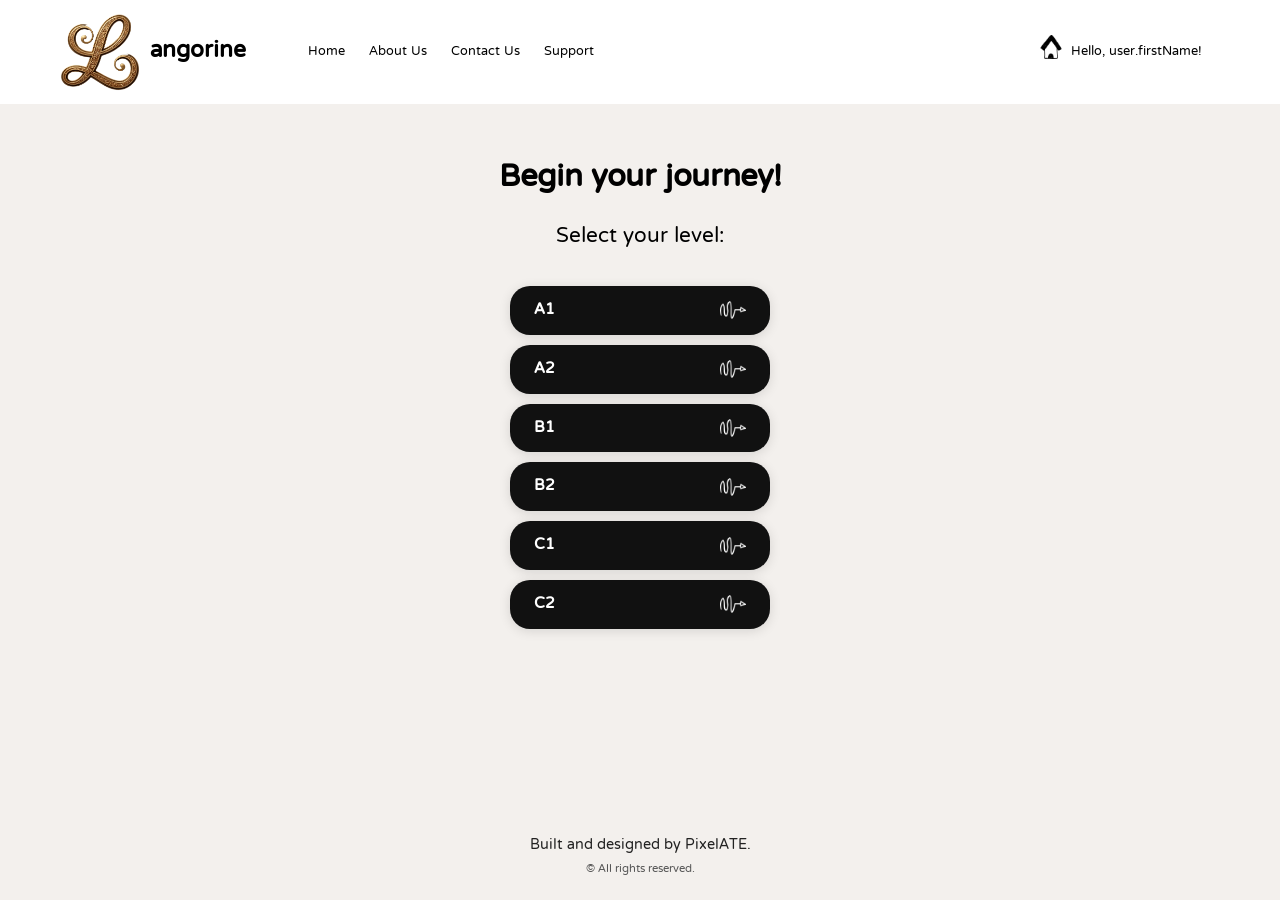
==== A1.html @ 2b92b89e "Added FAQ page" ====
<!--
Group 37
Date: March 16, 2026
Team Finaly Delivery - French self-learning Platform
-->

<!DOCTYPE html>
<html lang="en">

<head>
    <meta charset="UTF-8">
    <meta name="viewport" content="width=device-width, initial-scale=1.0">
    <title>Langorine</title>
    <link rel="stylesheet" href="css/levelStyle.css">
    <link href="https://fonts.googleapis.com/css2?family=NTR&display=swap" rel="stylesheet">
    <link rel="icon" type="image/png" href="images/icon.png">
    <script src="js/script.js"></script>
</head>

<body>
    <nav>
        <div class="nav-container">

            <button class="hamburger" id="hamburger" aria-expanded="false">☰</button>
            <div class="nav-left">
                <div class="nav-brand"> <img src="images/icon.png" alt="Langorine" class="nav-brand-icon"> angorine
                </div>
                <ul class="nav-menu">
                    <li><a href="index.html">Home</a></li>
                    <li>About Us</li>
                    <li>Contact Us</li>
                    <li>Support</li>
                    <li class="nav-login mobile-login"> <img src="images/home.png" alt="User" class="nav-icon">Hello,
                        user.firstName!</li>
                </ul>
            </div>
            <ul class="nav-right">
                <li class="nav-login"> <img src="images/home.png" alt="User" class="nav-icon">Hello, user.firstName!
                </li>
            </ul>

        </div>
    </nav>

    <section class="main-title reveal">
        <div class="huge-text">Begin your journey!</div>
        <div class="select-level-label">Select your level:</div>
        <div class="level-options">
            <a href="A1.html">
                <div class="level-option">A1 <span class="level-arrow"><img src="images/curved-right-arrow.png"
                            alt="Curved Right Arrow"></span></div>
            </a>
            <a href="A2.html">
                <div class="level-option">A2 <span class="level-arrow"><img src="images/curved-right-arrow.png"
                            alt="Curved Right Arrow"></span></div>
            </a>
            <a href="B1.html">
                <div class="level-option">B1 <span class="level-arrow"><img src="images/curved-right-arrow.png"
                            alt="Curved Right Arrow"></span></div>
            </a>
            <a href="B2.html">
                <div class="level-option">B2 <span class="level-arrow"><img src="images/curved-right-arrow.png"
                            alt="Curved Right Arrow"></span></div>
            </a>
            <a href="C1.html">
                <div class="level-option">C1 <span class="level-arrow"><img src="images/curved-right-arrow.png"
                            alt="Curved Right Arrow"></span></div>
            </a>
            <a href="C2.html">
                <div class="level-option">C2 <span class="level-arrow"><img src="images/curved-right-arrow.png"
                            alt="Curved Right Arrow"></span></div>
            </a>
        </div>
    </section>

    <footer class="site-footer">
        <div class="footer-builder">Built and designed by PixelATE.</div>
        <div class="footer-rights">&copy; All rights reserved.</div>
    </footer>

</body>

</html>
---- css/levelStyle.css ----
/*
Group 37
Date: March 16, 2026
Team Finaly Delivery - French self-learning Platform
*/

* {
    box-sizing: border-box;
}

html,
body {
    font-family: 'NTR', sans-serif;
    background-color: #f3f0ed;
    margin: 0;
    padding: 0;
    overflow-x: hidden;
    line-height: 1.5;
    width: 100%;
    max-width: 100%;
    overflow-x: hidden;
    min-height: 100vh;
}

body {
    display: flex;
    flex-direction: column;
}

a {
    text-decoration: none;
    color: inherit;
}

.main-title {
    display: flex;
    flex-direction: column;
    align-items: center;
    justify-content: center;
    padding-top: 120px;
}

.huge-text {
    display: flex;
    justify-content: center;
    align-items: center;
    text-align: center;
    font-size: clamp(24px, 3vw, 50px);
    font-weight: 600;
    padding-top: 30px;
}

.select-level-label {
    display: flex;
    justify-content: center;
    align-items: center;
    text-align: center;
    font-size: clamp(20px, 2vw, 30px);
    margin-top: 10px;
}

.level-options {
    display: flex;
    flex-direction: column;
    gap: 10px;
    margin-top: 30px;
    margin-bottom: 60px;
    align-items: center;
}

.level-option {
    background: #111;
    color: #fff;
    border-radius: 20px;
    padding: 10px 24px;
    font-size: clamp(16px, 1.5vw, 24px);
    font-weight: 600;
    min-width: 260px;
    max-width: 340px;
    display: flex;
    justify-content: space-between;
    align-items: center;
    box-shadow: 0 2px 12px rgba(0,0,0,0.12);
    cursor: pointer;
    transition: background 0.2s;
}

.level-option:hover {
    background: #222;
}

.level-arrow {
    display: flex;
    align-items: center;
    margin-left: 10px;
}

.level-arrow img {
    width: 26px;
    height: 26px;
}

nav {
    background: #fff;
    padding: 12px 0;
    position: fixed;
    top: 0;
    left: 0;
    width: 100%;
    z-index: 1000;
}

nav ul {
    margin: 0;
    padding: 0;
    list-style: none;
}

.nav-container {
    display: flex;
    justify-content: space-between;
    align-items: center;
    max-width: 1200px;
    margin: 0 auto;
    padding: 0 20px;
}

.nav-left {
    display: flex;
    align-items: center;
    gap: 30px;
}

.nav-menu {
    display: flex;
    gap: 24px;
}

.nav-right {
    display: flex;
    align-items: center;
}

.nav-brand {
    margin-right: 32px;
    font-size: 28px;
    font-weight: bold;
    display: flex;
    align-items: center;
}

.nav-brand-icon {
    height: 80px;
    width: 80px;
    margin-right: 10px;
}

.nav-login {
    color: #000;
    border-radius: 6px;
    padding: 8px 18px;
    font-size: 16px;
    display: flex;
    align-items: center;
    gap: 8px;
}

.nav-icon {
    height: 24px;
    width: 24px;
    display: block;
    transform: translateY(-5px);
}

.hamburger {
    display: none;
    font-size: 28px;
    background: none;
    border: none;
    cursor: pointer;
}

.mobile-login {
    display: none;
}

.site-footer {
    padding: 30px 0 20px 0;
    text-align: center;
    font-size: 16px;
    color: #222;
    margin-top: auto;
}

.footer-builder {
    font-size: 18px;
    font-weight: 500;
}

.footer-rights {
    font-size: 14px;
    color: #555;
}

@media (max-width: 1024px) and (min-width: 701px) {

    .nav-brand {
        font-size: 22px;
        margin-right: 18px;
    }

    .nav-brand-icon {
        width: 55px;
        height: 55px;
    }

}

@media (max-width: 700px) {

    .main-title {
        padding-top: 100px;
    }

    .nav-container {
        position: relative;
        display: flex;
        justify-content: center;
        align-items: center;
        width: 100%;
        padding: 12px 20px;
    }

    .hamburger {
        display: block;
        position: absolute;
        left: 20px;
        top: 50%;
        transform: translateY(-50%);
        color: black;
    }

    .nav-brand {
        position: absolute;
        left: 50%;
        top: 50%;
        transform: translate(-50%, -50%);
        font-size: 24px;
    }

    .nav-brand-icon {
        width: 40px;
        height: 40px;
    }

    .nav-menu {
        position: absolute;
        top: 100%;
        left: 0;
        width: 100%;
        background: #fff;
        flex-direction: column;
        align-items: center;
        gap: 18px;
        max-height: 0;
        overflow: hidden;
        transition: max-height 0.4s ease;
    }

    .nav-menu.active {
        max-height: 400px;
    }

    .nav-right {
        display: none;
    }

    .nav-login {
        padding: 8px 48px;
        min-width: 260px;
    }

    .mobile-login {
        display: flex;
    }

}
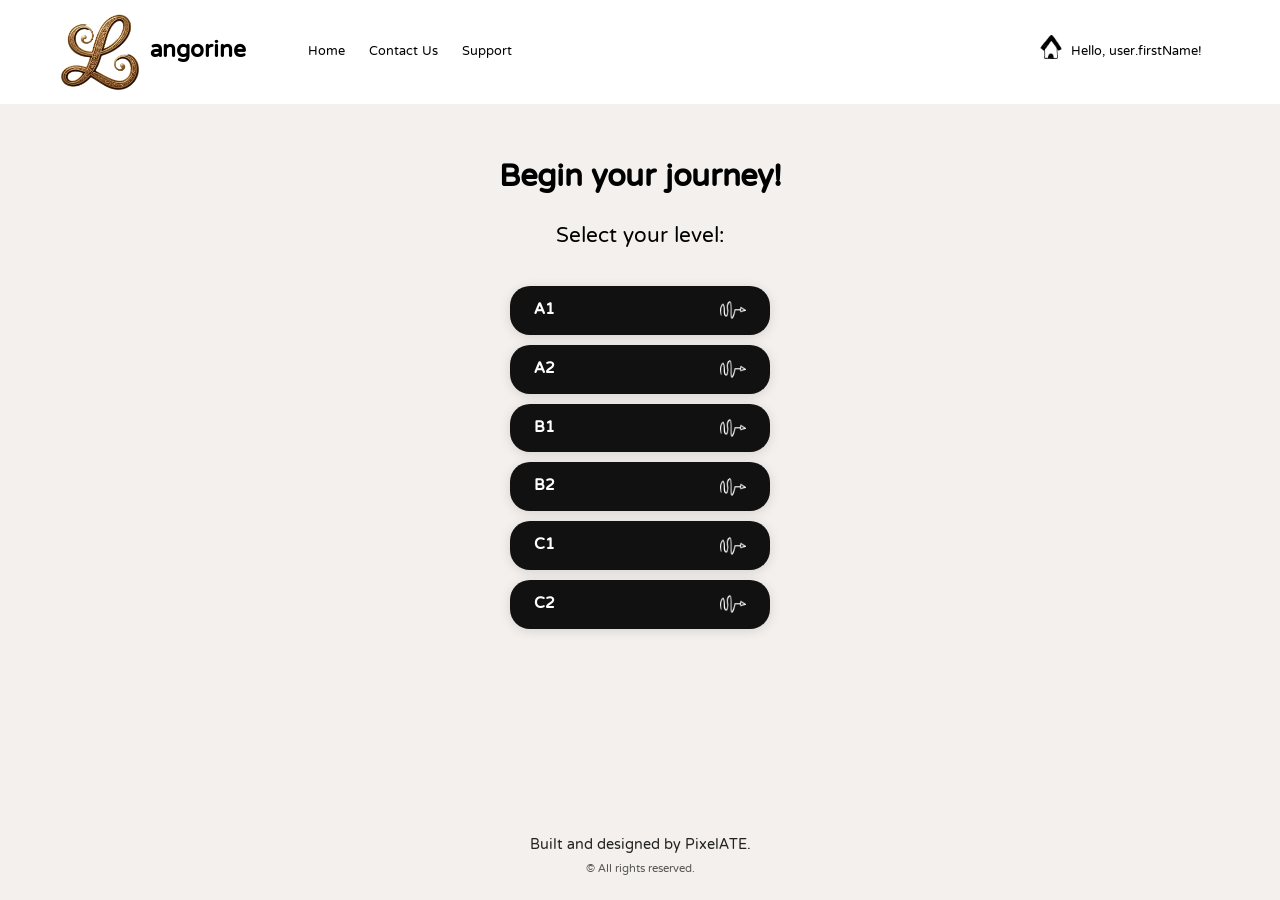
==== commit 7143cfb8: "Added the Contact Us page" ====
--- a/A1.html
+++ b/A1.html
@@ -27,7 +27,6 @@
                 </div>
                 <ul class="nav-menu">
                     <li><a href="index.html">Home</a></li>
-                    <li>About Us</li>
                     <li>Contact Us</li>
                     <li>Support</li>
                     <li class="nav-login mobile-login"> <img src="images/home.png" alt="User" class="nav-icon">Hello,
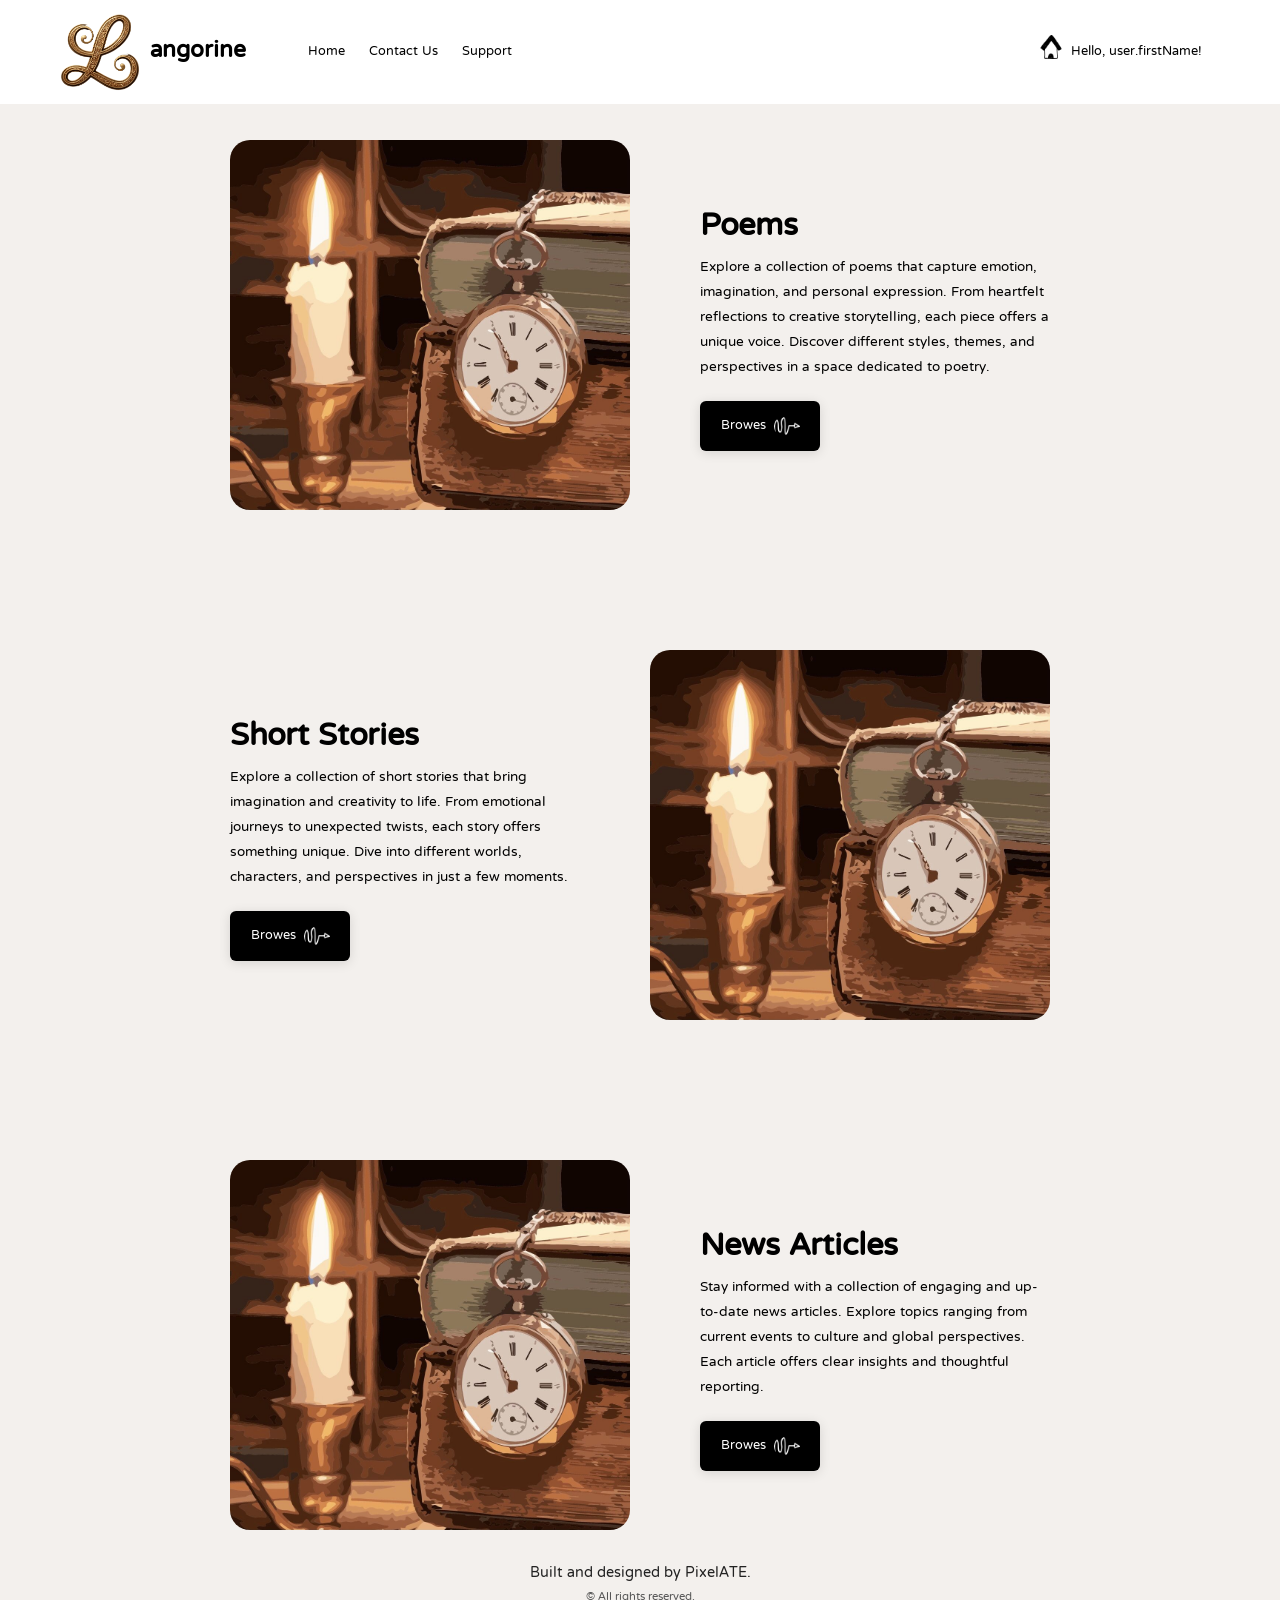
==== commit 171091fa: "Added initial draft of levels page" ====
--- a/A1.html
+++ b/A1.html
@@ -13,7 +13,7 @@
     <title>Langorine</title>
     <link rel="stylesheet" href="css/levelStyle.css">
     <link href="https://fonts.googleapis.com/css2?family=NTR&display=swap" rel="stylesheet">
-    <link rel="icon" type="image/png" href="images/icon.png">
+    <link rel="icon" type="image/png" href="images/icons/icon.png">
     <script src="js/script.js"></script>
 </head>
 
@@ -23,52 +23,69 @@
 
             <button class="hamburger" id="hamburger" aria-expanded="false">☰</button>
             <div class="nav-left">
-                <div class="nav-brand"> <img src="images/icon.png" alt="Langorine" class="nav-brand-icon"> angorine
+                <div class="nav-brand"> <img src="images/icons/icon.png" alt="Langorine" class="nav-brand-icon">
+                    angorine
                 </div>
                 <ul class="nav-menu">
                     <li><a href="index.html">Home</a></li>
-                    <li>Contact Us</li>
-                    <li>Support</li>
-                    <li class="nav-login mobile-login"> <img src="images/home.png" alt="User" class="nav-icon">Hello,
+                    <li><a href="contact.html">Contact Us</a></li>
+                    <li><a href="support.html">Support</a></li>
+                    <li class="nav-login mobile-login"> <img src="images/icons/home.png" alt="User"
+                            class="nav-icon">Hello,
                         user.firstName!</li>
                 </ul>
             </div>
             <ul class="nav-right">
-                <li class="nav-login"> <img src="images/home.png" alt="User" class="nav-icon">Hello, user.firstName!
+                <li class="nav-login"> <img src="images/icons/home.png" alt="User" class="nav-icon">Hello,
+                    user.firstName!
                 </li>
             </ul>
-
         </div>
     </nav>
 
-    <section class="main-title reveal">
-        <div class="huge-text">Begin your journey!</div>
-        <div class="select-level-label">Select your level:</div>
-        <div class="level-options">
-            <a href="A1.html">
-                <div class="level-option">A1 <span class="level-arrow"><img src="images/curved-right-arrow.png"
-                            alt="Curved Right Arrow"></span></div>
-            </a>
-            <a href="A2.html">
-                <div class="level-option">A2 <span class="level-arrow"><img src="images/curved-right-arrow.png"
-                            alt="Curved Right Arrow"></span></div>
-            </a>
-            <a href="B1.html">
-                <div class="level-option">B1 <span class="level-arrow"><img src="images/curved-right-arrow.png"
-                            alt="Curved Right Arrow"></span></div>
-            </a>
-            <a href="B2.html">
-                <div class="level-option">B2 <span class="level-arrow"><img src="images/curved-right-arrow.png"
-                            alt="Curved Right Arrow"></span></div>
-            </a>
-            <a href="C1.html">
-                <div class="level-option">C1 <span class="level-arrow"><img src="images/curved-right-arrow.png"
-                            alt="Curved Right Arrow"></span></div>
-            </a>
-            <a href="C2.html">
-                <div class="level-option">C2 <span class="level-arrow"><img src="images/curved-right-arrow.png"
-                            alt="Curved Right Arrow"></span></div>
-            </a>
+    <section class="horiz-section">
+        <div class="horiz-container">
+            <img src="images/section.jpg">
+            <div class="horiz-text-right">
+                <div class="horiz-title">Poems</div>
+                Explore a collection of poems that capture emotion, imagination, and personal expression.
+                From heartfelt reflections to creative storytelling, each piece offers a unique voice.
+                Discover different styles, themes, and perspectives in a space dedicated to poetry.
+                <div class="horiz-button">Browes<div class="browes-arrow"><img
+                            src="images/icons/curved-right-arrow.png"></div>
+                </div>
+            </div>
+        </div>
+    </section>
+
+    <section class="horiz-section">
+        <div class="horiz-container">
+            <div class="horiz-text-left">
+                <div class="horiz-title">Short Stories</div>
+                Explore a collection of short stories that bring imagination and creativity to life.
+                From emotional journeys to unexpected twists, each story offers something unique.
+                Dive into different worlds, characters, and perspectives in just a few moments.
+                <div class="horiz-button">Browes<div class="browes-arrow"><img
+                            src="images/icons/curved-right-arrow.png"></div>
+                </div>
+            </div>
+            <img src="images/section.jpg">
+        </div>
+    </section>
+
+    <section class="horiz-section">
+        <div class="horiz-container">
+            <img src="images/section.jpg">
+            <div class="horiz-text-right">
+                <div class="horiz-title">News Articles</div>
+                Stay informed with a collection of engaging and up-to-date news articles.
+                Explore topics ranging from current events to culture and global perspectives.
+                Each article offers clear insights and thoughtful reporting.
+
+                <div class="horiz-button">Browes<div class="browes-arrow"><img
+                            src="images/icons/curved-right-arrow.png"></div>
+                </div>
+            </div>
         </div>
     </section>
 
--- a/css/levelStyle.css
+++ b/css/levelStyle.css
@@ -32,74 +32,6 @@
     color: inherit;
 }
 
-.main-title {
-    display: flex;
-    flex-direction: column;
-    align-items: center;
-    justify-content: center;
-    padding-top: 120px;
-}
-
-.huge-text {
-    display: flex;
-    justify-content: center;
-    align-items: center;
-    text-align: center;
-    font-size: clamp(24px, 3vw, 50px);
-    font-weight: 600;
-    padding-top: 30px;
-}
-
-.select-level-label {
-    display: flex;
-    justify-content: center;
-    align-items: center;
-    text-align: center;
-    font-size: clamp(20px, 2vw, 30px);
-    margin-top: 10px;
-}
-
-.level-options {
-    display: flex;
-    flex-direction: column;
-    gap: 10px;
-    margin-top: 30px;
-    margin-bottom: 60px;
-    align-items: center;
-}
-
-.level-option {
-    background: #111;
-    color: #fff;
-    border-radius: 20px;
-    padding: 10px 24px;
-    font-size: clamp(16px, 1.5vw, 24px);
-    font-weight: 600;
-    min-width: 260px;
-    max-width: 340px;
-    display: flex;
-    justify-content: space-between;
-    align-items: center;
-    box-shadow: 0 2px 12px rgba(0,0,0,0.12);
-    cursor: pointer;
-    transition: background 0.2s;
-}
-
-.level-option:hover {
-    background: #222;
-}
-
-.level-arrow {
-    display: flex;
-    align-items: center;
-    margin-left: 10px;
-}
-
-.level-arrow img {
-    width: 26px;
-    height: 26px;
-}
-
 nav {
     background: #fff;
     padding: 12px 0;
@@ -184,6 +116,76 @@
     display: none;
 }
 
+.horiz-title {
+    font-size: clamp(24px, 3vw, 50px);
+    font-weight: 900;
+}
+
+.horiz-section {
+    padding-top: 140px;
+    display: flex;
+    justify-content: center;
+}
+
+.horiz-container {
+    display: flex;
+    align-items: center;
+    gap: 20px;
+}
+
+.horiz-container img {
+    width: 400px;
+    height: auto;
+    border-radius: 20px;
+}
+
+.horiz-text-right {
+    max-width: 400px;
+    font-size: clamp(16px, 1.3vw, 20px);
+    padding-left: 50px;
+    flex-direction: column;
+}
+
+.horiz-text-left {
+    max-width: 400px;
+    font-size: clamp(16px, 1.3vw, 20px);
+    padding-right: 50px;
+}
+
+.horiz-button {
+    display: inline-flex;
+    align-items: center;
+    justify-content: center;
+    background: #000;
+    color: #fff;
+    border: none;
+    border-radius: 6px;
+    padding: 12px 24px;
+    margin-top: 20px;
+    font-size: 16px;
+    display: flex;
+    gap: 8px;
+    transition: background 0.2s;
+    box-shadow: 0 2px 12px rgba(0, 0, 0, 0.12);
+    max-width: 120px;
+    cursor: pointer;
+}
+
+.horiz-button:hover {
+    background: #222;
+}
+
+.browes-arrow {
+    display: flex;
+    align-items: center;
+}
+
+.browes-arrow img {
+    width: 26px;
+    height: 26px;
+    display: block;
+}
+
 .site-footer {
     padding: 30px 0 20px 0;
     text-align: center;
@@ -200,6 +202,17 @@
 .footer-rights {
     font-size: 14px;
     color: #555;
+}
+
+.reveal {
+    opacity: 0;
+    transform: translateY(60px);
+    transition: opacity 0.9s ease, transform 0.9s ease;
+}
+
+.reveal.show {
+    opacity: 1;
+    transform: translateY(0);
 }
 
 @media (max-width: 1024px) and (min-width: 701px) {
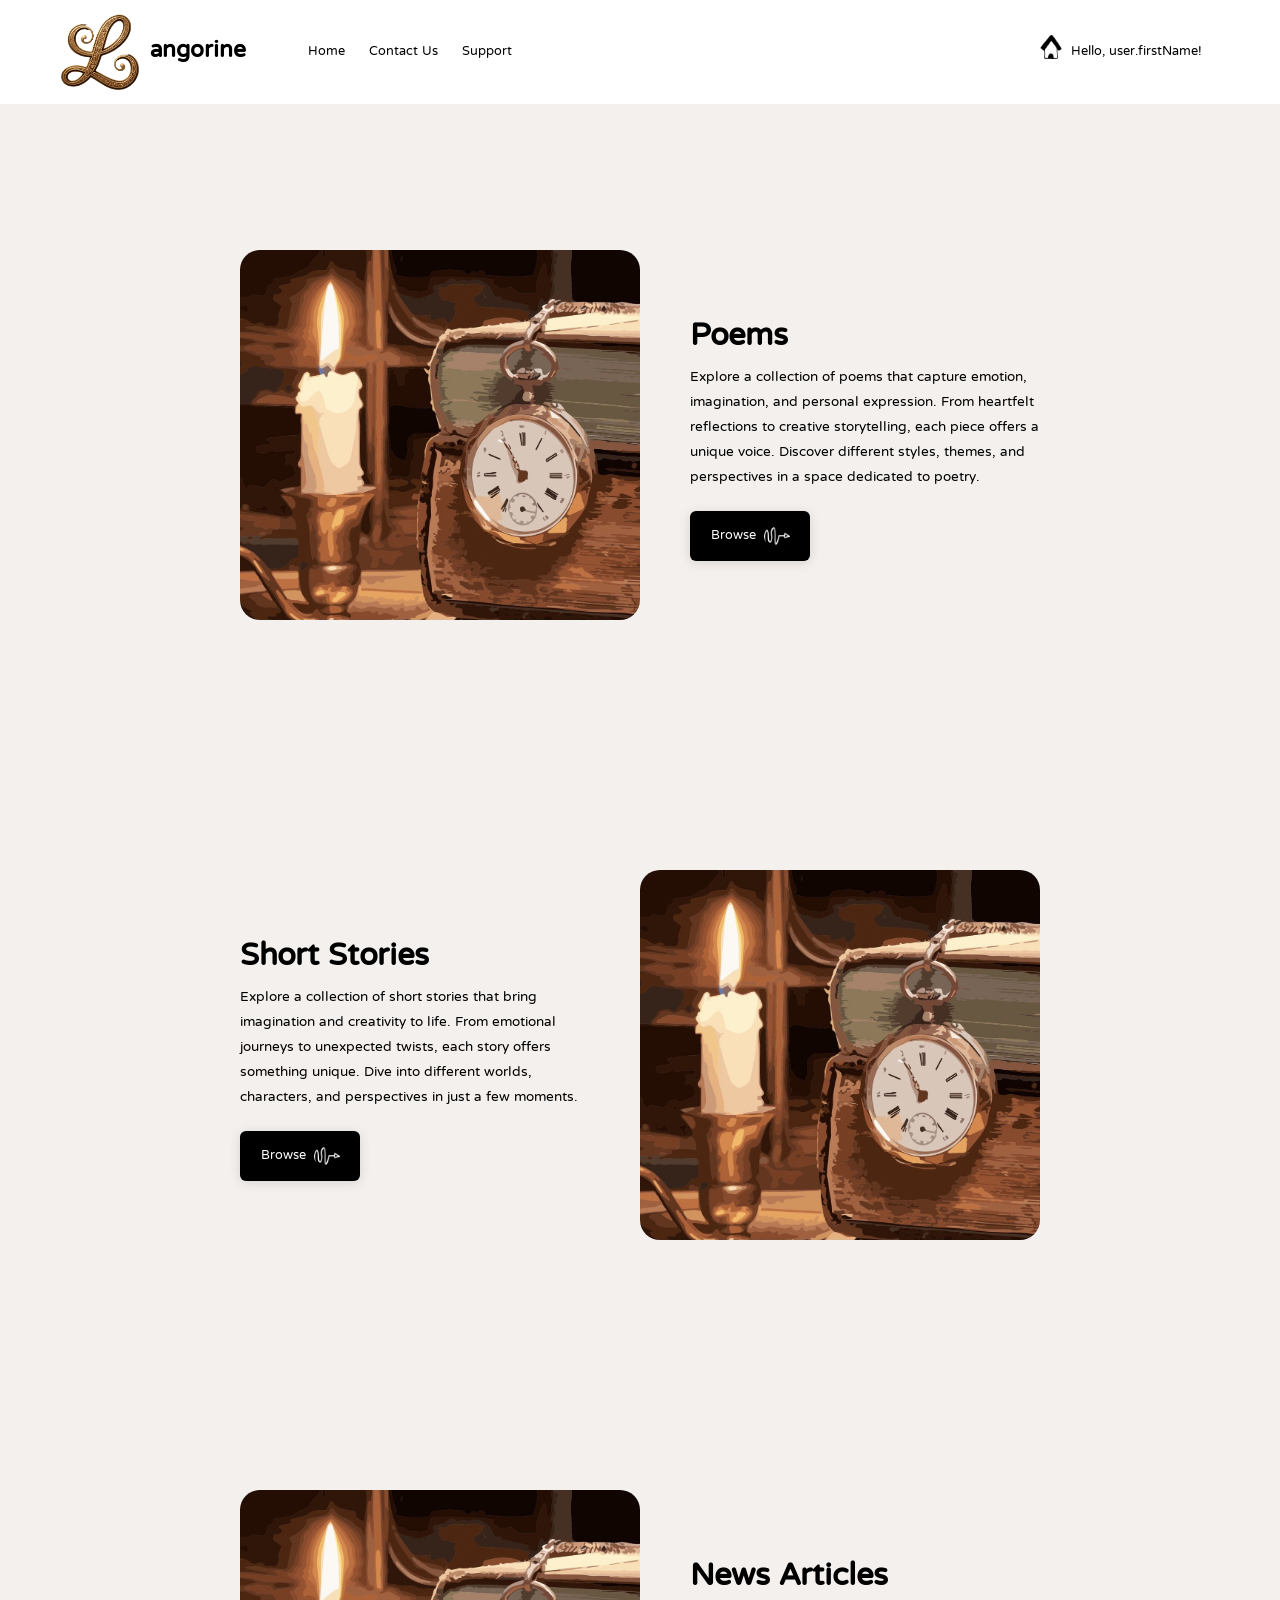
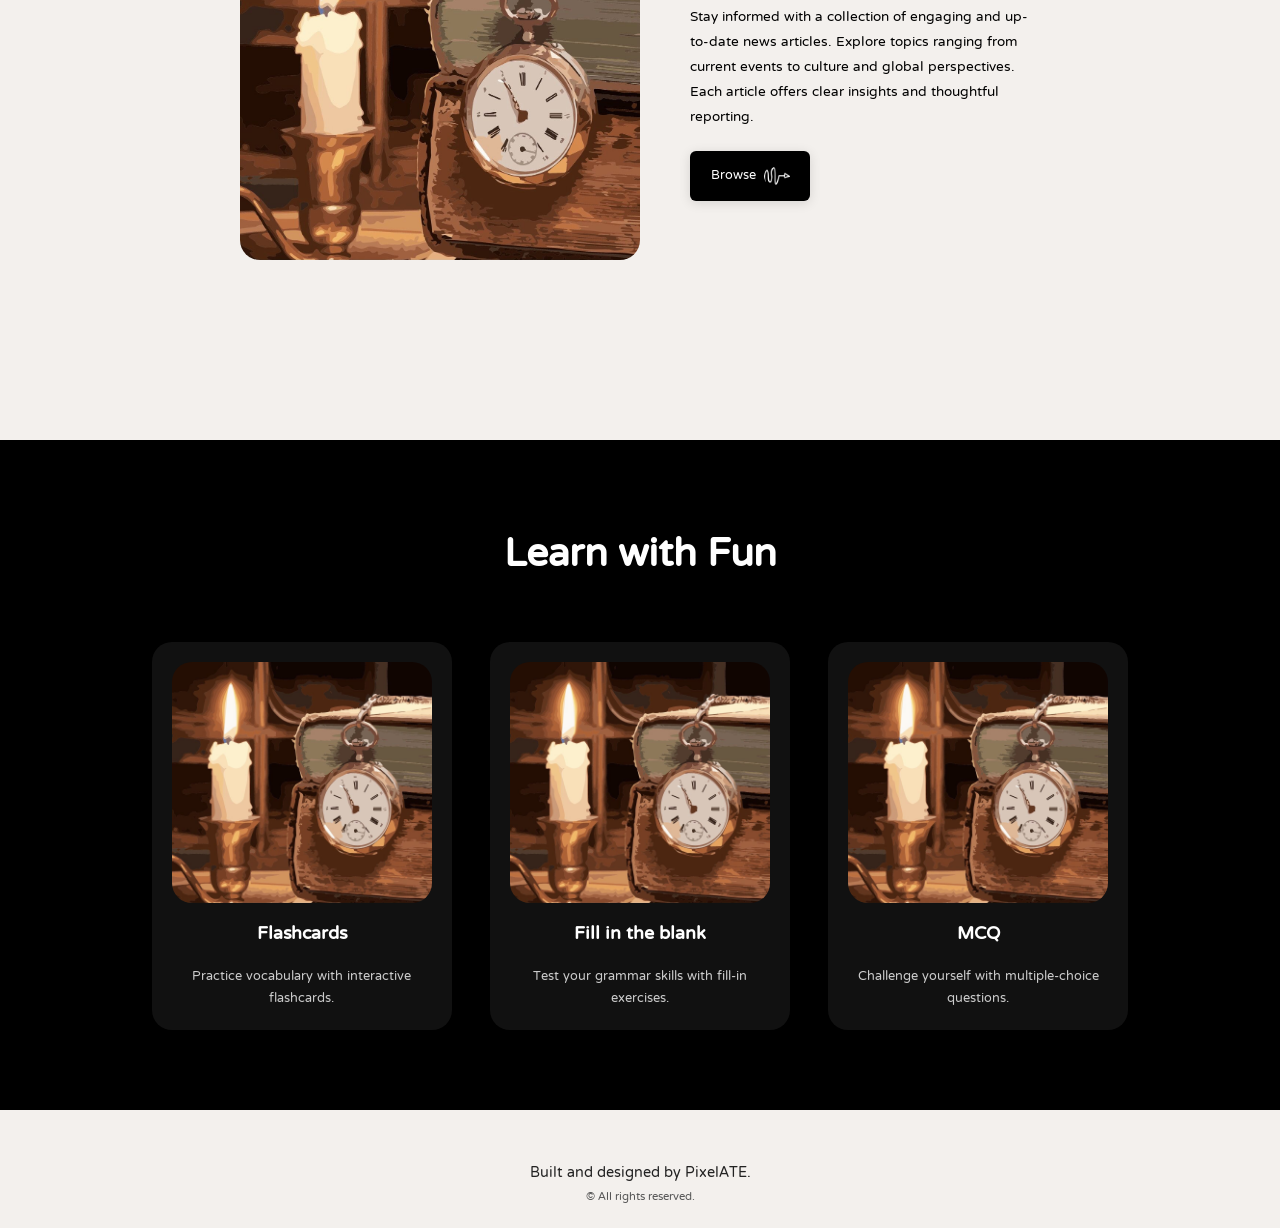
==== commit 6a7cc6cd: "Fixed some issues in the new page" ====
--- a/A1.html
+++ b/A1.html
@@ -43,7 +43,7 @@
         </div>
     </nav>
 
-    <section class="horiz-section">
+    <section class="horiz-section reveal">
         <div class="horiz-container">
             <img src="images/section.jpg">
             <div class="horiz-text-right">
@@ -51,21 +51,21 @@
                 Explore a collection of poems that capture emotion, imagination, and personal expression.
                 From heartfelt reflections to creative storytelling, each piece offers a unique voice.
                 Discover different styles, themes, and perspectives in a space dedicated to poetry.
-                <div class="horiz-button">Browes<div class="browes-arrow"><img
+                <div class="horiz-button">Browse<div class="browse-arrow"><img
                             src="images/icons/curved-right-arrow.png"></div>
                 </div>
             </div>
         </div>
     </section>
 
-    <section class="horiz-section">
+    <section class="horiz-section reveal">
         <div class="horiz-container">
             <div class="horiz-text-left">
                 <div class="horiz-title">Short Stories</div>
                 Explore a collection of short stories that bring imagination and creativity to life.
                 From emotional journeys to unexpected twists, each story offers something unique.
                 Dive into different worlds, characters, and perspectives in just a few moments.
-                <div class="horiz-button">Browes<div class="browes-arrow"><img
+                <div class="horiz-button">Browse<div class="browse-arrow"><img
                             src="images/icons/curved-right-arrow.png"></div>
                 </div>
             </div>
@@ -73,7 +73,7 @@
         </div>
     </section>
 
-    <section class="horiz-section">
+    <section class="horiz-section reveal">
         <div class="horiz-container">
             <img src="images/section.jpg">
             <div class="horiz-text-right">
@@ -82,12 +82,41 @@
                 Explore topics ranging from current events to culture and global perspectives.
                 Each article offers clear insights and thoughtful reporting.
 
-                <div class="horiz-button">Browes<div class="browes-arrow"><img
+                <div class="horiz-button">Browse<div class="browse-arrow"><img
                             src="images/icons/curved-right-arrow.png"></div>
                 </div>
             </div>
         </div>
     </section>
+
+    <section class="fun-section reveal">
+        <div class="fun-container">
+            <div class="fun-title">Learn with Fun</div>
+            <div class="fun-cards">
+                <a href="flashcards.html" class="fun-card reveal">
+                    <img src="images/section.jpg" alt="Flashcards">
+                    <div class="fun-card-title">Flashcards</div>
+                    <div class="fun-card-desc">Practice vocabulary with interactive flashcards.</div>
+                </a>
+
+                <a href="fillblank.html" class="fun-card reveal">
+                    <img src="images/section.jpg" alt="Fill in the blank">
+                    <div class="fun-card-title">Fill in the blank</div>
+                    <div class="fun-card-desc">Test your grammar skills with fill-in exercises.</div>
+                </a>
+
+                <a href="mcq.html" class="fun-card reveal">
+                    <img src="images/section.jpg" alt="MCQ">
+                    <div class="fun-card-title">MCQ</div>
+                    <div class="fun-card-desc">Challenge yourself with multiple-choice questions.</div>
+                </a>
+            </div>
+        </div>
+    </section>
+
+    <button id="scrollTopBtn">
+        <img src="images/icons/curved-arrow.png" alt="Scroll to top" class="scroll-top-img">
+    </button>
 
     <footer class="site-footer">
         <div class="footer-builder">Built and designed by PixelATE.</div>
--- a/css/levelStyle.css
+++ b/css/levelStyle.css
@@ -122,7 +122,7 @@
 }
 
 .horiz-section {
-    padding-top: 140px;
+    padding-top: 250px;
     display: flex;
     justify-content: center;
 }
@@ -130,7 +130,6 @@
 .horiz-container {
     display: flex;
     align-items: center;
-    gap: 20px;
 }
 
 .horiz-container img {
@@ -143,7 +142,6 @@
     max-width: 400px;
     font-size: clamp(16px, 1.3vw, 20px);
     padding-left: 50px;
-    flex-direction: column;
 }
 
 .horiz-text-left {
@@ -175,15 +173,89 @@
     background: #222;
 }
 
-.browes-arrow {
-    display: flex;
-    align-items: center;
-}
-
-.browes-arrow img {
+.browse-arrow {
+    display: flex;
+    align-items: center;
+}
+
+.browse-arrow img {
     width: 26px;
     height: 26px;
     display: block;
+}
+
+.fun-section {
+    background: #000;
+    color: #fff;
+    padding: 80px 20px;
+    margin-top: 180px;
+    margin-bottom: 20px;
+}
+
+.fun-container {
+    max-width: 1200px;
+    margin: 0 auto;
+    display: flex;
+    flex-direction: column;
+    align-items: center;
+    gap: 50px;
+}
+
+.fun-title {
+    font-size: clamp(28px, 4vw, 48px);
+    font-weight: 900;
+    text-align: center;
+}
+
+.fun-cards {
+    display: flex;
+    gap: 3vw;
+    /* more proportional */
+    width: 90vw;
+    max-width: 1200px;
+    justify-content: center;
+    flex-wrap: wrap;
+}
+
+.fun-card {
+    background: #111;
+    border-radius: 20px;
+    padding: 20px;
+    text-align: center;
+    max-width: 300px;
+    display: flex;
+    flex-direction: column;
+    gap: 15px;
+    cursor: pointer;
+    transition: background 0.2s, transform 0.2s, box-shadow 0.2s;
+}
+
+.fun-card:hover {
+    background: #222;
+    transform: translateY(-10px);
+    /* stronger */
+    box-shadow: 0 10px 30px rgba(0, 0, 0, 0.2);
+}
+
+.fun-card img {
+    width: 100%;
+    border-radius: 20px;
+}
+
+.fun-card-title {
+    font-size: 22px;
+    font-weight: 700;
+}
+
+.fun-card-desc {
+    font-size: 16px;
+    line-height: 1.4;
+    color: #ccc;
+}
+
+.fun-card .horiz-button {
+    margin: 0 auto;
+    max-width: 120px;
 }
 
 .site-footer {
@@ -215,6 +287,48 @@
     transform: translateY(0);
 }
 
+.fun-card:nth-child(1) {
+    transition-delay: 0.1s;
+}
+
+.fun-card:nth-child(2) {
+    transition-delay: 0.2s;
+}
+
+.fun-card:nth-child(3) {
+    transition-delay: 0.3s;
+}
+
+#scrollTopBtn {
+    display: none;
+    position: fixed;
+    bottom: 30px;
+    right: 30px;
+    width: 40px;
+    height: 40px;
+    border-radius: 50%;
+    background: #fff;
+    box-shadow: 0 2px 8px rgba(0, 0, 0, 0.15);
+    border: none;
+    cursor: pointer;
+    z-index: 2000;
+    align-items: center;
+    justify-content: center;
+    padding: 0;
+    transition: opacity 0.3s;
+}
+
+#scrollTopBtn.show {
+    display: flex;
+    opacity: 1;
+}
+
+.scroll-top-img {
+    width: 20px;
+    height: 20px;
+    display: block;
+}
+
 @media (max-width: 1024px) and (min-width: 701px) {
 
     .nav-brand {
@@ -225,6 +339,17 @@
     .nav-brand-icon {
         width: 55px;
         height: 55px;
+    }
+
+    .horiz-section .horiz-container {
+        padding-left: 20px;
+        padding-right: 20px;
+        justify-content: center;
+    }
+
+    .horiz-section .horiz-container img {
+        max-width: 80%;
+        border-radius: 20px;
     }
 
 }
@@ -268,7 +393,7 @@
 
     .nav-menu {
         position: absolute;
-        top: 100%;
+        top: 35px;
         left: 0;
         width: 100%;
         background: #fff;
@@ -297,4 +422,43 @@
         display: flex;
     }
 
+    .horiz-section {
+        padding-top: 120px;
+        padding-bottom: 20px;
+        padding-left: 20px;
+        padding-right: 20px;
+    }
+
+    .horiz-container {
+        flex-direction: column;
+        text-align: center;
+        gap: 30px;
+    }
+
+    .horiz-container img {
+        order: 1;
+        width: 100%;
+        max-width: 350px;
+    }
+
+    .horiz-text-left,
+    .horiz-text-right {
+        order: 2;
+        padding: 0;
+        max-width: 100%;
+    }
+
+    .horiz-button {
+        margin: 20px auto 0 auto;
+    }
+
+    .fun-cards {
+        flex-direction: column;
+        gap: 30px;
+        align-items: center;
+    }
+
+    .fun-section {
+        margin-top: 120px;
+    }
 }
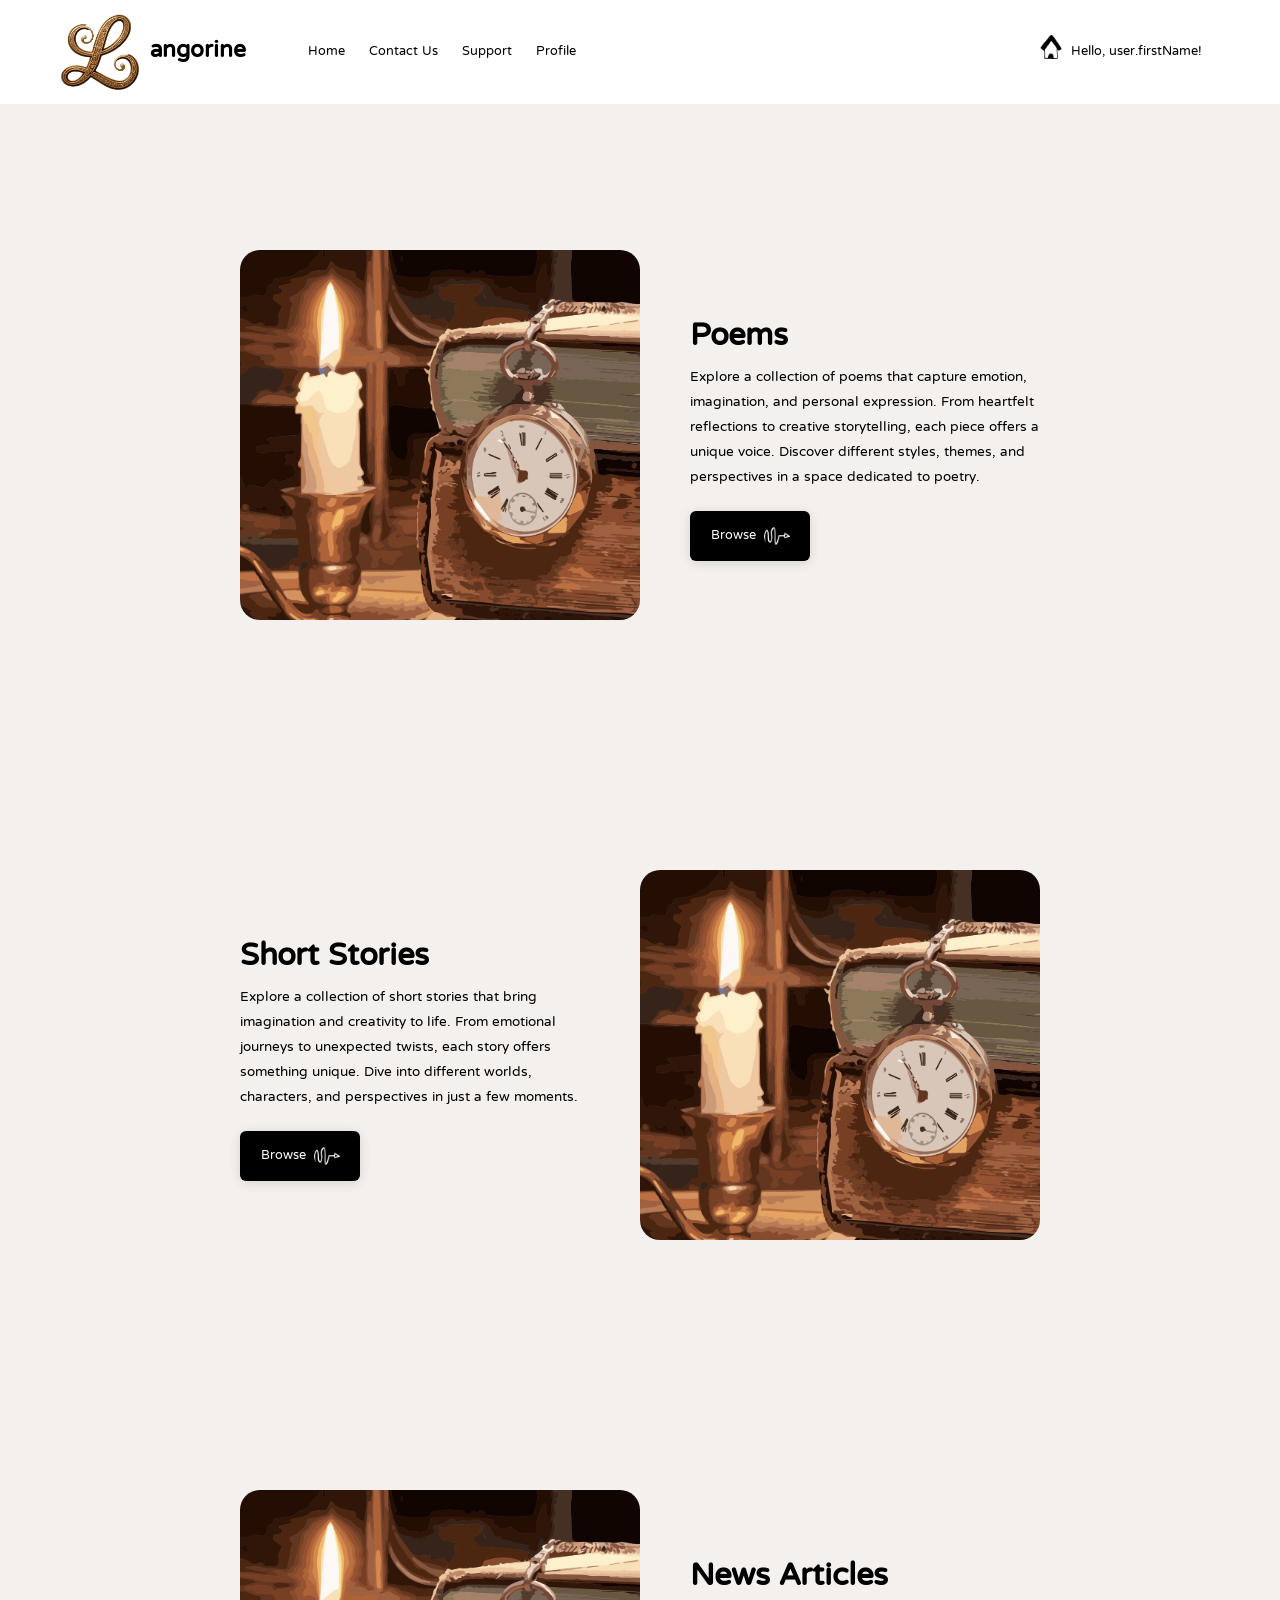
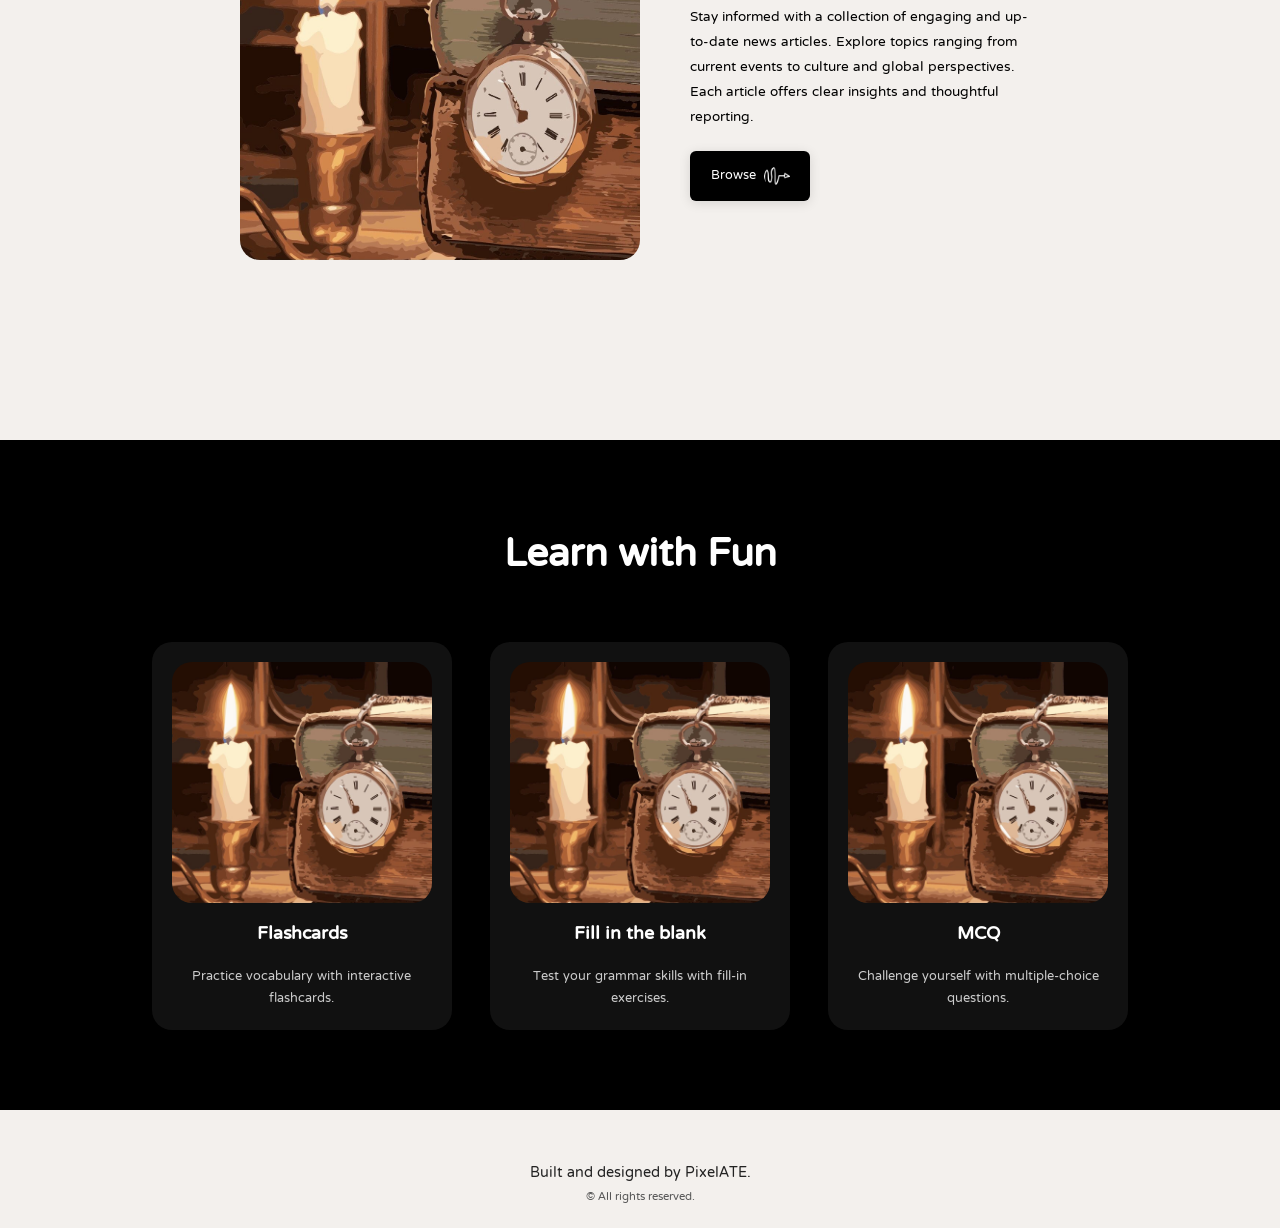
==== commit 30ff08a8: "Initial changes with login" ====
--- a/A1.html
+++ b/A1.html
@@ -30,6 +30,7 @@
                     <li><a href="index.html">Home</a></li>
                     <li><a href="contact.html">Contact Us</a></li>
                     <li><a href="support.html">Support</a></li>
+                    <li><a href="profile.html">Profile</a></li>
                     <li class="nav-login mobile-login"> <img src="images/icons/home.png" alt="User"
                             class="nav-icon">Hello,
                         user.firstName!</li>
@@ -89,7 +90,7 @@
         </div>
     </section>
 
-    <section class="fun-section reveal">
+    <section class="fun-section">
         <div class="fun-container">
             <div class="fun-title">Learn with Fun</div>
             <div class="fun-cards">
--- a/css/levelStyle.css
+++ b/css/levelStyle.css
@@ -18,7 +18,6 @@
     line-height: 1.5;
     width: 100%;
     max-width: 100%;
-    overflow-x: hidden;
     min-height: 100vh;
 }
 
@@ -210,7 +209,6 @@
 .fun-cards {
     display: flex;
     gap: 3vw;
-    /* more proportional */
     width: 90vw;
     max-width: 1200px;
     justify-content: center;
@@ -230,13 +228,6 @@
     transition: background 0.2s, transform 0.2s, box-shadow 0.2s;
 }
 
-.fun-card:hover {
-    background: #222;
-    transform: translateY(-10px);
-    /* stronger */
-    box-shadow: 0 10px 30px rgba(0, 0, 0, 0.2);
-}
-
 .fun-card img {
     width: 100%;
     border-radius: 20px;
@@ -297,6 +288,12 @@
 
 .fun-card:nth-child(3) {
     transition-delay: 0.3s;
+}
+
+.fun-card:hover {
+    background: #222;
+    transform: translateY(-10px);
+    box-shadow: 0 10px 30px rgba(0, 0, 0, 0.2);
 }
 
 #scrollTopBtn {
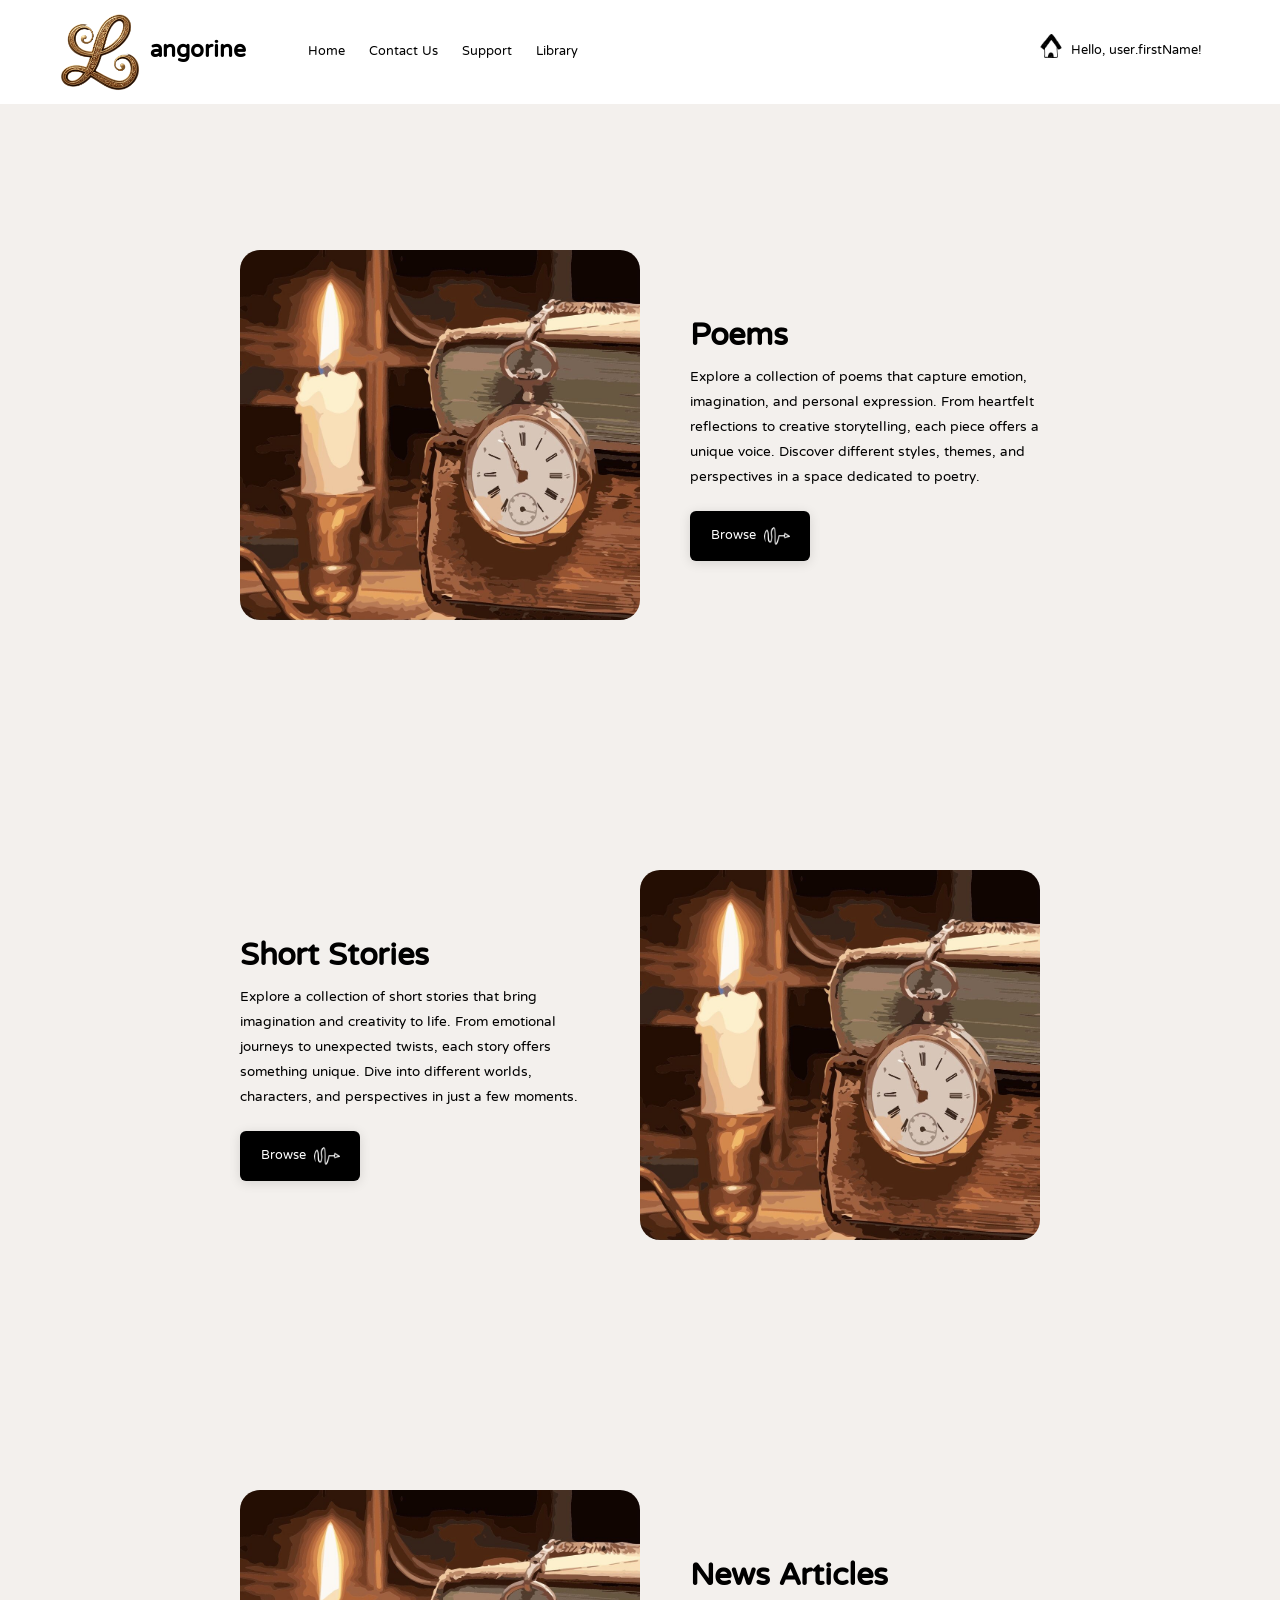
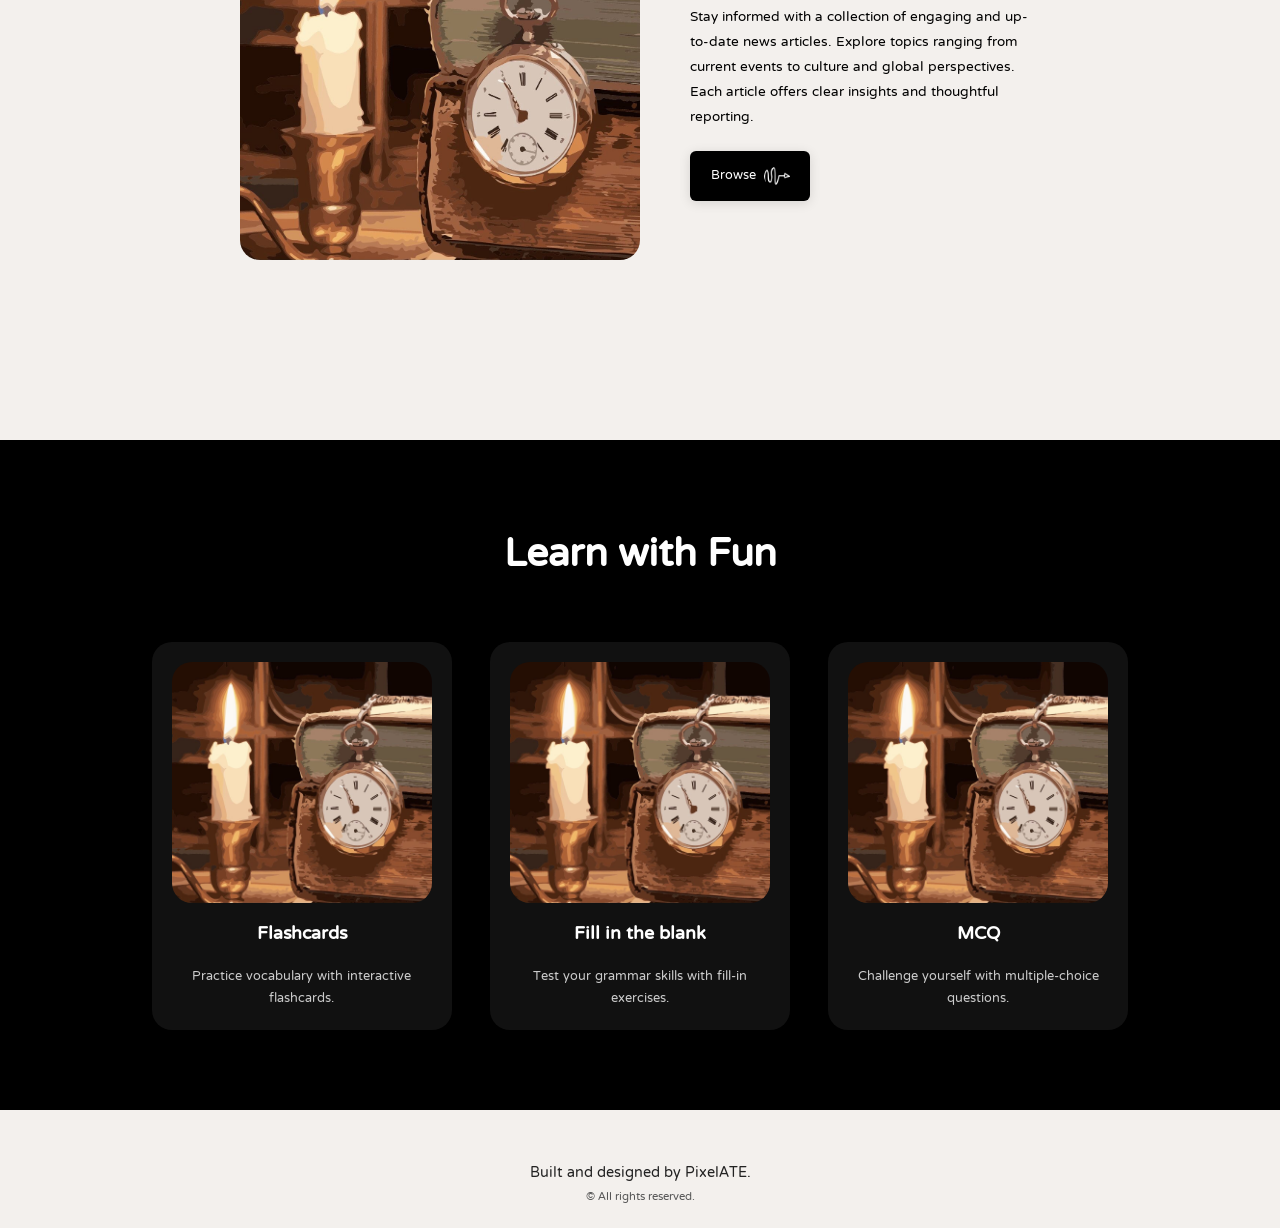
==== commit 88ee673e: "Fixed layout for new pages." ====
--- a/A1.html
+++ b/A1.html
@@ -22,25 +22,44 @@
         <div class="nav-container">
 
             <button class="hamburger" id="hamburger" aria-expanded="false">☰</button>
+
             <div class="nav-left">
-                <div class="nav-brand"> <img src="images/icons/icon.png" alt="Langorine" class="nav-brand-icon">
+                <div class="nav-brand">
+                    <img src="images/icons/icon.png" alt="Langorine" class="nav-brand-icon">
                     angorine
                 </div>
+
                 <ul class="nav-menu">
                     <li><a href="index.html">Home</a></li>
                     <li><a href="contact.html">Contact Us</a></li>
                     <li><a href="support.html">Support</a></li>
-                    <li><a href="profile.html">Profile</a></li>
-                    <li class="nav-login mobile-login"> <img src="images/icons/home.png" alt="User"
-                            class="nav-icon">Hello,
-                        user.firstName!</li>
+                    <li><a href="A1.html">Library</a></li>
+                    <li class="nav-login mobile-login dropdown" id="mobileUserDropdown">
+                        <img src="images/icons/home.png" alt="User" class="nav-icon">
+                        <span class="user-login-text">Hello, user.firstName!</span>
+
+                        <div class="dropdown-menu">
+                            <a href="user.html" class="dropdown-btn">Level: user.level</a>
+                            <button class="dropdown-btn">Sign Out</button>
+                            <button class="dropdown-btn danger">Delete Account</button>
+                        </div>
+                    </li>
                 </ul>
             </div>
+
             <ul class="nav-right">
-                <li class="nav-login"> <img src="images/icons/home.png" alt="User" class="nav-icon">Hello,
-                    user.firstName!
+                <li class="nav-login dropdown" id="userDropdown">
+                    <img src="images/icons/home.png" alt="User" class="nav-icon">
+                    <span class="user-login-text">Hello, user.firstName!</span>
+
+                    <div class="dropdown-menu">
+                        <a href="user.html" class="dropdown-btn">Level: user.level</a>
+                        <button class="dropdown-btn">Sign Out</button>
+                        <button class="dropdown-btn danger">Delete Account</button>
+                    </div>
                 </li>
             </ul>
+
         </div>
     </nav>
 
--- a/css/levelStyle.css
+++ b/css/levelStyle.css
@@ -14,11 +14,11 @@
     background-color: #f3f0ed;
     margin: 0;
     padding: 0;
-    overflow-x: hidden;
     line-height: 1.5;
     width: 100%;
     max-width: 100%;
     min-height: 100vh;
+    overflow-x: hidden;
 }
 
 body {
@@ -111,8 +111,71 @@
     cursor: pointer;
 }
 
+.dropdown {
+    position: relative;
+    padding-bottom: 10px;
+}
+
+.user-login-text {
+    cursor: pointer;
+}
+
 .mobile-login {
     display: none;
+}
+
+.dropdown-menu {
+    position: absolute;
+    top: 100%;
+    right: 0;
+    background: #fff;
+    padding: 20px 25px;
+    border-radius: 10px;
+    box-shadow: 0 5px 20px rgba(0, 0, 0, 0.15);
+    display: flex;
+    flex-direction: column;
+    gap: 10px;
+    opacity: 0;
+    pointer-events: none;
+    transform: translateY(10px);
+    transition: 0.25s ease;
+}
+
+.dropdown-menu::before {
+    content: "";
+    position: absolute;
+    top: -8px;
+    right: 20px;
+    width: 0;
+    height: 0;
+    border-left: 8px solid transparent;
+    border-right: 8px solid transparent;
+    border-bottom: 8px solid #fff;
+}
+
+.dropdown-btn {
+    padding: 10px;
+    border: none;
+    border-radius: 6px;
+    background: #eee;
+    cursor: pointer;
+    font-family: 'NTR', sans-serif;
+    font-size: 14px;
+    transition: 0.2s;
+    text-align: center;
+}
+
+.dropdown-btn:hover {
+    background: #ddd;
+}
+
+.dropdown-btn.danger {
+    background: #000;
+    color: #fff;
+}
+
+.dropdown-btn.danger:hover {
+    background: #222;
 }
 
 .horiz-title {
@@ -326,6 +389,14 @@
     display: block;
 }
 
+@media (hover: hover) and (pointer: fine) {
+    .dropdown:hover .dropdown-menu {
+        opacity: 1;
+        pointer-events: auto;
+        transform: translateY(0);
+    }
+}
+
 @media (max-width: 1024px) and (min-width: 701px) {
 
     .nav-brand {
@@ -353,17 +424,17 @@
 
 @media (max-width: 700px) {
 
+    nav {
+        padding: 0;
+        height: 64px;
+    }
+
+    body {
+        padding-top: 64px;
+    }
+
     .main-title {
         padding-top: 100px;
-    }
-
-    .nav-container {
-        position: relative;
-        display: flex;
-        justify-content: center;
-        align-items: center;
-        width: 100%;
-        padding: 12px 20px;
     }
 
     .hamburger {
@@ -388,9 +459,19 @@
         height: 40px;
     }
 
+    .nav-container {
+        position: relative;
+        display: flex;
+        justify-content: center;
+        align-items: center;
+        width: 100%;
+        padding: 0 20px;
+        height: 64px;
+    }
+
     .nav-menu {
         position: absolute;
-        top: 35px;
+        top: 100%;
         left: 0;
         width: 100%;
         background: #fff;
@@ -399,11 +480,14 @@
         gap: 18px;
         max-height: 0;
         overflow: hidden;
-        transition: max-height 0.4s ease;
+        opacity: 0;
+        transition: max-height 0.35s ease, opacity 0.25s ease;
     }
 
     .nav-menu.active {
-        max-height: 400px;
+        max-height: 100vh;
+        opacity: 1;
+        overflow: visible;
     }
 
     .nav-right {
@@ -419,8 +503,33 @@
         display: flex;
     }
 
+    #mobileUserDropdown {
+        position: relative;
+    }
+
+    #mobileUserDropdown .dropdown-menu {
+        opacity: 0;
+        pointer-events: none;
+        transform: translateY(10px);
+        position: absolute;
+        top: 100%;
+        left: 0;
+        right: auto;
+        width: 100%;
+    }
+
+    #mobileUserDropdown.open .dropdown-menu {
+        opacity: 1;
+        pointer-events: auto;
+        transform: translateY(0);
+    }
+
+    #mobileUserDropdown {
+        padding-top: 0;
+    }
+
     .horiz-section {
-        padding-top: 120px;
+        padding-top: 60px;
         padding-bottom: 20px;
         padding-left: 20px;
         padding-right: 20px;
